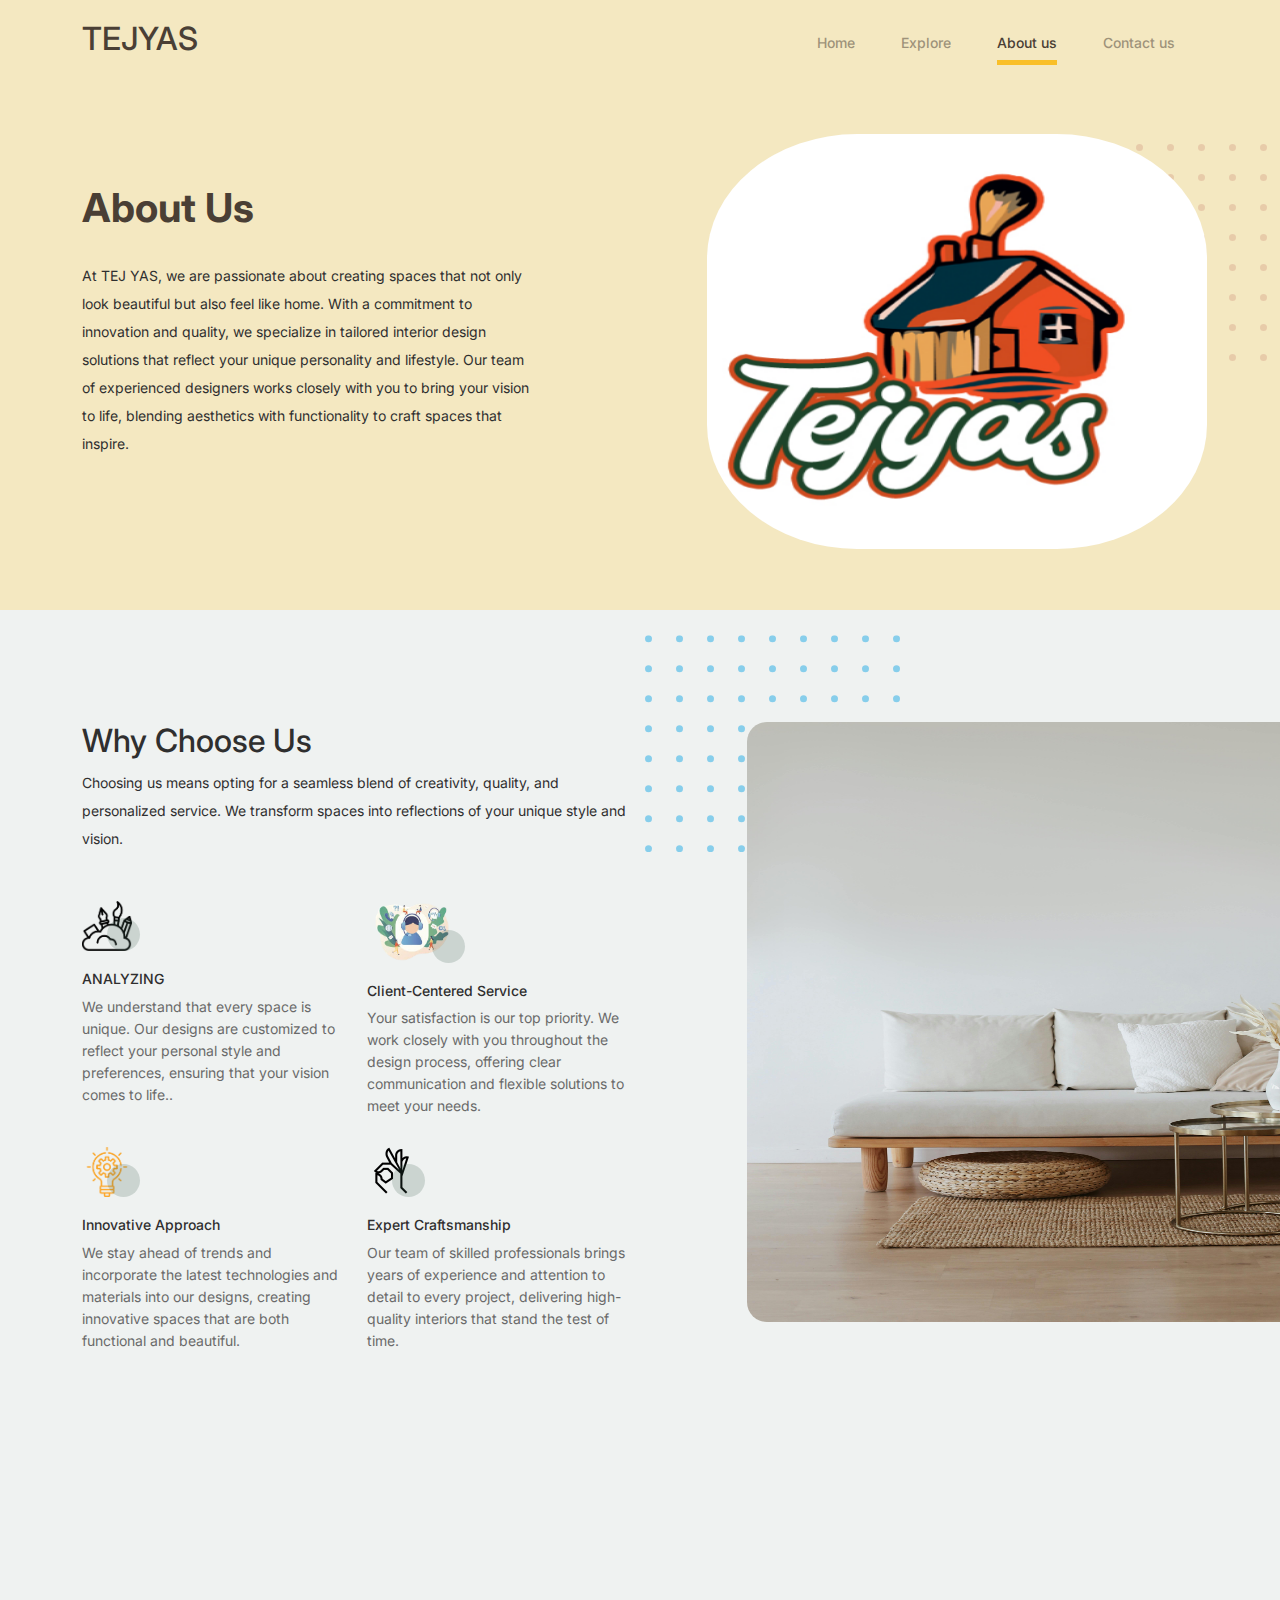
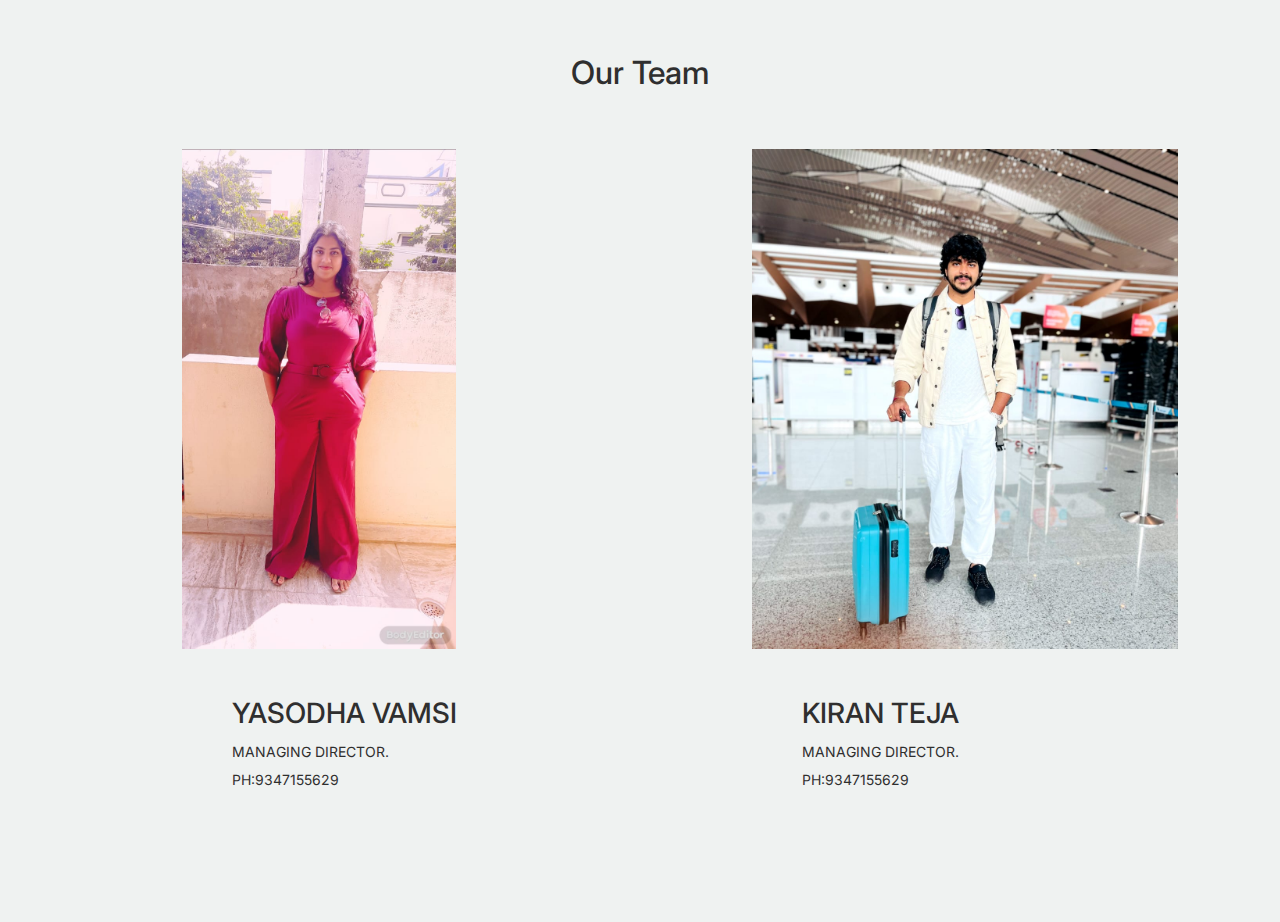
==== about.html @ baf239d1 "Add files via upload" ====
<!doctype html>
<html lang="en">
<head>
  <meta charset="utf-8">
  <meta name="viewport" content="width=device-width, initial-scale=1, shrink-to-fit=no">
  <meta name="author" content="Untree.co">
  <link rel="shortcut icon" href="favicon.png">

  <meta name="description" content="" />
  <meta name="keywords" content="bootstrap, bootstrap4" />

		<!-- Bootstrap CSS -->
		<link href="css/bootstrap.min.css" rel="stylesheet">
		<link href="https://cdnjs.cloudflare.com/ajax/libs/font-awesome/6.0.0-beta3/css/all.min.css" rel="stylesheet">
		<link href="css/tiny-slider.css" rel="stylesheet">
		<link href="css/style.css" rel="stylesheet">
		<title>TEJYAS </title>
	</head>

	<body>

		<!-- Start Header/Navigation -->
		<nav class="custom-navbar navbar navbar navbar-expand-md navbar-dark bg-dark" arial-label="Furni navigation bar">

			<div class="container">
				<h2><span style="color:#4A3F35">TEJYAS</span></h2>

				<button class="navbar-toggler" type="button" data-bs-toggle="collapse" data-bs-target="#navbarsFurni" aria-controls="navbarsFurni" aria-expanded="false" aria-label="Toggle navigation">
					<span class="navbar-toggler-icon"></span>
				</button>

				<div class="collapse navbar-collapse" id="navbarsFurni">
					<ul class="custom-navbar-nav navbar-nav ms-auto mb-2 mb-md-0">
						<li class="nav-item ">
							<li><a class="nav-link" href="index.html">Home</a></li>
						<li><a class="nav-link" href="explore.html">Explore</a></li>
						<li class="active"><a class="nav-link" href="about.html">About us</a></li>
						<li><a class="nav-link" href="contact.html">Contact us</a></li>
					</ul>

				</div>
			</div>
				
		</nav>
		<!-- End Header/Navigation -->

		<!-- Start Hero Section -->
			<div class="hero">
				<div class="container">
					<div class="row justify-content-between">
						<div class="col-lg-5">
							<div class="intro-excerpt">
								<h1>About Us</h1>
								<p class="mb-4">At TEJ YAS, we are passionate about creating spaces that not only look beautiful but also feel like home. With a commitment to innovation and quality, we specialize in tailored interior design solutions that reflect your unique personality and lifestyle. Our team of experienced designers works closely with you to bring your vision to life, blending aesthetics with functionality to craft spaces that inspire.</p>
							</div>
						</div>
						<div class="col-lg-7">
							<div class="hero-img-wrap">
								<img src="images/Screenshot 2024-08-15 175534.png" class="img-fluid">
							</div>
						</div>
					</div>
				</div>
			</div>
		<!-- End Hero Section -->

		

		<!-- Start Why Choose Us Section -->
		<div class="why-choose-section">
			<div class="container">
				<div class="row justify-content-between">
					<div class="col-lg-6">
						<h2 class="section-title">Why Choose Us</h2>
						<p>Choosing us means opting for a seamless blend of creativity, quality, and personalized service. We transform spaces into reflections of your unique style and vision.</p>

						<div class="row my-5">
							<div class="col-6 col-md-6">
								<div class="feature">
									<div class="icon">
										<img src="images/download-removebg-preview.png" alt="Image" class="imf1">
									</div>
									<h3> ANALYZING</h3>
									<p>We understand that every space is unique. Our designs are customized to reflect your personal style and preferences, ensuring that your vision comes to life..</p>
								</div>
							</div>

							<div class="col-6 col-md-6">
								<div class="feature">
									<div class="icon">
										<img src="images/download-removebg-preview (1).png" alt="Image" class="imf2">
									</div>
									<h3>Client-Centered Service</h3>
									<p>Your satisfaction is our top priority. We work closely with you throughout the design process, offering clear communication and flexible solutions to meet your needs.</p>
								</div>
							</div>

							<div class="col-6 col-md-6">
								<div class="feature">
									<div class="icon">
										<img src="images/download-removebg-preview (2).png" alt="Image" class="imf1">
									</div>
									<h3>Innovative Approach</h3>
									<p>We stay ahead of trends and incorporate the latest technologies and materials into our designs, creating innovative spaces that are both functional and beautiful.</p>
								</div>
							</div>

							<div class="col-6 col-md-6">
								<div class="feature">
									<div class="icon">
										<img src="images/images-removebg-preview.png" alt="Image" class="imf1">
									</div>
									<h3>Expert Craftsmanship</h3>
									<p>  Our team of skilled professionals brings years of experience and attention to detail to every project, delivering high-quality interiors that stand the test of time.</p>
								</div>
							</div>

						</div>
					</div>

					<div class="col-lg-5">
						<div class="img-wrap">
							<img src="images/pexels-maksgelatin-4352247.jpg" alt="Image" class="img-fluid2">
						</div>
					</div>

				</div>
			</div>
		</div>
		<!-- End Why Choose Us Section -->

		<!-- Start Team Section -->
		<div class="untree_co-section">
			<div class="container">

				<div class="row mb-5">
					<div class="col-lg-5 mx-auto text-center">
						<h2 class="section-title">Our Team</h2>
					</div>
				</div>

				<div class="row">

					<!-- Start Column 1 -->
					<div class="col-6">
						<img src="images/vamsi.jpg" class="vamsi img-fluid mb-5">
						<div class="one">
						<h3>YASODHA VAMSI</h3>
            <p>MANAGING DIRECTOR.<br> PH:9347155629</p>
					</div> 
				</div>
					<!-- End Column 1 -->

					<!-- Start Column 2 -->
					<div class="col-6">
						<img src="images/tej.jpg" class="vamsi img-fluid mb-5">
					<div class="one">
						<h3> KIRAN TEJA</h3>
           <p>MANAGING DIRECTOR.<br> PH:9347155629</p>
           </div> 
		</div>
					<!-- End Column 4 -->

					

				</div>
			</div>
		</div>
		<!-- End Team Section -->

		

		<!-- Start Testimonial Slider -->
		
		<!-- End Testimonial Slider -->

		

		<!-- Start Footer Section -->
		
		<!-- End Footer Section -->	


		<script src="js/bootstrap.bundle.min.js"></script>
		<script src="js/tiny-slider.js"></script>
		<script src="js/custom.js"></script>
	</body>

</html>
---- css/tiny-slider.css ----
.tns-outer{padding:0 !important}.tns-outer [hidden]{display:none !important}.tns-outer [aria-controls],.tns-outer [data-action]{cursor:pointer}.tns-slider{-webkit-transition:all 0s;-moz-transition:all 0s;transition:all 0s}.tns-slider>.tns-item{-webkit-box-sizing:border-box;-moz-box-sizing:border-box;box-sizing:border-box}.tns-horizontal.tns-subpixel{white-space:nowrap}.tns-horizontal.tns-subpixel>.tns-item{display:inline-block;vertical-align:top;white-space:normal}.tns-horizontal.tns-no-subpixel:after{content:'';display:table;clear:both}.tns-horizontal.tns-no-subpixel>.tns-item{float:left}.tns-horizontal.tns-carousel.tns-no-subpixel>.tns-item{margin-right:-100%}.tns-no-calc{position:relative;left:0}.tns-gallery{position:relative;left:0;min-height:1px}.tns-gallery>.tns-item{position:absolute;left:-100%;-webkit-transition:transform 0s, opacity 0s;-moz-transition:transform 0s, opacity 0s;transition:transform 0s, opacity 0s}.tns-gallery>.tns-slide-active{position:relative;left:auto !important}.tns-gallery>.tns-moving{-webkit-transition:all 0.25s;-moz-transition:all 0.25s;transition:all 0.25s}.tns-autowidth{display:inline-block}.tns-lazy-img{-webkit-transition:opacity 0.6s;-moz-transition:opacity 0.6s;transition:opacity 0.6s;opacity:0.6}.tns-lazy-img.tns-complete{opacity:1}.tns-ah{-webkit-transition:height 0s;-moz-transition:height 0s;transition:height 0s}.tns-ovh{overflow:hidden}.tns-visually-hidden{position:absolute;left:-10000em}.tns-transparent{opacity:0;visibility:hidden}.tns-fadeIn{opacity:1;filter:alpha(opacity=100);z-index:0}.tns-normal,.tns-fadeOut{opacity:0;filter:alpha(opacity=0);z-index:-1}.tns-vpfix{white-space:nowrap}.tns-vpfix>div,.tns-vpfix>li{display:inline-block}.tns-t-subp2{margin:0 auto;width:310px;position:relative;height:10px;overflow:hidden}.tns-t-ct{width:2333.3333333%;width:-webkit-calc(100% * 70 / 3);width:-moz-calc(100% * 70 / 3);width:calc(100% * 70 / 3);position:absolute;right:0}.tns-t-ct:after{content:'';display:table;clear:both}.tns-t-ct>div{width:1.4285714%;width:-webkit-calc(100% / 70);width:-moz-calc(100% / 70);width:calc(100% / 70);height:10px;float:left}

/*# sourceMappingURL=sourcemaps/tiny-slider.css.map */
---- css/style.css ----
/*
* Template Name: UntreeStore
* Template Author: Untree.co
* Author URI: https://untree.co/
* License: https://creativecommons.org/licenses/by/3.0/
*/
@import url("https://fonts.googleapis.com/css2?family=Inter:wght@400;500;600;700;800&display=swap");
body {
  overflow-x: hidden;
  position: relative; }

body {
  font-family: "Inter", sans-serif;
  font-weight: 400;
  line-height: 28px;
  color: #2f2f2f;
  font-size: 14px;
  background-color: #eff2f1; }

a {
  text-decoration: none;
  -webkit-transition: .3s all ease;
  -o-transition: .3s all ease;
  transition: .3s all ease;
  color: #2f2f2f;
  text-decoration: underline; }
  a:hover {
    color: #2f2f2f;
    text-decoration: none; }
  a.more {
    font-weight: 600; }

.custom-navbar {
  background: #F4E8C1 !important;
  padding-top: 20px;
  padding-bottom: 20px; }
  .custom-navbar .navbar-brand {
    font-size: 32px;
    font-weight: 600; }
    .custom-navbar .navbar-brand > span {
      opacity: .4; }
  .custom-navbar .navbar-toggler {
    border-color: transparent; }
    .custom-navbar .navbar-toggler:active, .custom-navbar .navbar-toggler:focus {
      -webkit-box-shadow: none;
      box-shadow: none;
      outline: none; }
  @media (min-width: 992px) {
    .custom-navbar .custom-navbar-nav li {
      margin-left: 15px;
      margin-right: 15px; } }
  .custom-navbar .custom-navbar-nav li a {
    font-weight: 500;
    color: #4A3F35 !important;
    opacity: .5;
    -webkit-transition: .3s all ease;
    -o-transition: .3s all ease;
    transition: .3s all ease;
    position: relative; }
    @media (min-width: 768px) {
      .custom-navbar .custom-navbar-nav li a:before {
        content: "";
        position: absolute;
        bottom: 0;
        left: 8px;
        right: 8px;
        background: #f9bf29;
        height: 5px;
        opacity: 1;
        visibility: visible;
        width: 0;
        -webkit-transition: .15s all ease-out;
        -o-transition: .15s all ease-out;
        transition: .15s all ease-out; } }
    .custom-navbar .custom-navbar-nav li a:hover {
      opacity: 1; }
      .custom-navbar .custom-navbar-nav li a:hover:before {
        width: calc(100% - 16px); }
  .custom-navbar .custom-navbar-nav li.active a {
    opacity: 1; }
    .custom-navbar .custom-navbar-nav li.active a:before {
      width: calc(100% - 16px); }
  .custom-navbar .custom-navbar-cta {
    margin-left: 0 !important;
    -webkit-box-orient: horizontal;
    -webkit-box-direction: normal;
    -ms-flex-direction: row;
    flex-direction: row; }
    @media (min-width: 768px) {
      .custom-navbar .custom-navbar-cta {
        margin-left: 40px !important; } }
    .custom-navbar .custom-navbar-cta li {
      margin-left: 0px;
      margin-right: 0px; }
      .custom-navbar .custom-navbar-cta li:first-child {
        margin-right: 20px; }

.hero {
  background: #F4E8C1;
  padding: calc(4rem - 30px) 0 0rem 0; }
  @media (min-width: 768px) {
    .hero {
      padding: calc(4rem - 30px) 0 4rem 0; } }
  @media (min-width: 992px) {
    .hero {
      padding: calc(8rem - 30px) 0 8rem 0; } }
  .hero .intro-excerpt {
    position: relative;
    z-index: 4; }
    @media (min-width: 992px) {
      .hero .intro-excerpt {
        max-width: 450px; } }
  .hero h1 {
    font-weight: 700;
    color: #4A3F35;
    margin-bottom: 30px; }
    @media (min-width: 1400px) {
      .hero h1 {
        font-size: 54px; } }
  .hero p {
    color: #2f2f2f;
    margin-botom: 30px; }
  .hero .hero-img-wrap {
    position: relative; }
    .hero .hero-img-wrap img {
      position: relative;
      top: 0px;
      right: 0px;
      z-index: 2;
      max-width: 780px;
      left: -20px; }
      @media (min-width: 768px) {
        .hero .hero-img-wrap img {
          right: 0px;
          left: -100px; } }
      @media (min-width: 992px) {
        .hero .hero-img-wrap img {
          left: 0px;
          top: -80px;
          position: absolute;
          right: -50px; } }
      @media (min-width: 1200px) {
        .hero .hero-img-wrap img {
          left: 150px;
          top: -50px;
          right: -100px;
          width: 500px;
          height: 415px; 
        border-radius: 30%;} }
    .hero .hero-img-wrap:after {
      content: "";
      position: absolute;
      width: 255px;
      height: 217px;
      background-image: url("../images/dots-light.svg");
      background-size: contain;
      background-repeat: no-repeat;
      right: -100px;
      top: -0px; }
      @media (min-width: 1200px) {
        .hero .hero-img-wrap:after {
          top: -40px; } }

.btn {
  font-weight: 600;
  padding: 12px 30px;
  border-radius: 30px;
  color: #ffffff;
  background: #2f2f2f;
  border-color: #2f2f2f; }
  .btn:hover {
    color: #ffffff;
    background: #222222;
    border-color: #222222; }
  .btn:active, .btn:focus {
    outline: none !important;
    -webkit-box-shadow: none;
    box-shadow: none; }
  .btn.btn-primary {
    background: #3b5d50;
    border-color: #3b5d50; }
    .btn.btn-primary:hover {
      background: #314d43;
      border-color: #314d43; }
  .btn.btn-secondary {
    color: #2f2f2f;
    background: #f9bf29;
    border-color: #f9bf29; }
    .btn.btn-secondary:hover {
      background: #f8b810;
      border-color: #f8b810; }
  .btn.btn-white-outline {
    background: transparent;
    border-width: 2px;
    border-color: rgba(255, 255, 255, 0.3); }
    .btn.btn-white-outline:hover {
      border-color: white;
      color: #ffffff; }

.-title {
  color: #2f2f2f; }

  .product-section {
    padding: 7rem 0;
  }
  
  .product-section .product-item {
    text-align: center;
    text-decoration: none;
    display: block;
    position: relative;
    padding-bottom: 50px;
  }
  
  .product-section .product-item img {
    transition: transform 0.3s ease; /* Smooth transition */
  }
  
  .product-section .product-item:hover img {
    transform: scale(1.1); /* Zoom in the image */
  }
  
  .img-fluid1 {
    height: 550px;
    width: 310px;
    transition: transform 0.3s ease; /* Smooth transition for this class */
  }
  
  .img-fluid1:hover {
    transform: scale(1.1); /* Zoom effect for .img-fluid1 class */
  }
.img-fluid2{
  height:600px;
  width:600px;
  
}

.why-choose-section {
  padding: 7rem 0; }
  .why-choose-section .img-wrap {
    position: relative; }
    .why-choose-section .img-wrap:before {
      position: absolute;
      content: "";
      width: 255px;
      height: 217px;
      background-image: url("../images/dots-yellow.svg");
      background-repeat: no-repeat;
      background-size: contain;
      -webkit-transform: translate(-40%, -40%);
      -ms-transform: translate(-40%, -40%);
      transform: translate(-40%, -40%);
      z-index: -1; }
    .why-choose-section .img-wrap img {
      border-radius: 20px; }

.feature {
  margin-bottom: 30px; }
  .feature .icon {
    display: inline-block;
    position: relative;
    margin-bottom: 20px; }
    .feature .icon:before {
      content: "";
      width: 33px;
      height: 33px;
      position: absolute;
      background: rgba(59, 93, 80, 0.2);
      border-radius: 50%;
      right: -8px;
      bottom: 0; }
  .feature h3 {
    font-size: 14px;
    color: #2f2f2f; }
  .feature p {
    font-size: 14px;
    line-height: 22px;
    color: #6a6a6a; }

.we-help-section {
  padding: 7rem 0; }
  .we-help-section .imgs-grid {
    display: -ms-grid;
    display: grid;
    -ms-grid-columns: (1fr)[27];
    grid-template-columns: repeat(27, 1fr);
    position: relative; }
    .we-help-section .imgs-grid:before {
      position: absolute;
      content: "";
      width: 255px;
      height: 217px;
      background-image: url("../images/dots-green.svg");
      background-size: contain;
      background-repeat: no-repeat;
      -webkit-transform: translate(-40%, -40%);
      -ms-transform: translate(-40%, -40%);
      transform: translate(-40%, -40%);
      z-index: -1; }
    .we-help-section .imgs-grid .grid {
      position: relative; }
      .we-help-section .imgs-grid .grid img {
        border-radius: 20px;
        max-width: 100%; }
      .we-help-section .imgs-grid .grid.grid-1 {
        -ms-grid-column: 1;
        -ms-grid-column-span: 18;
        grid-column: 1 / span 18;
        -ms-grid-row: 1;
        -ms-grid-row-span: 27;
        grid-row: 1 / span 27; }
      .we-help-section .imgs-grid .grid.grid-2 {
        -ms-grid-column: 19;
        -ms-grid-column-span: 27;
        grid-column: 19 / span 27;
        -ms-grid-row: 1;
        -ms-grid-row-span: 5;
        grid-row: 1 / span 5;
        padding-left: 20px; }
      .we-help-section .imgs-grid .grid.grid-3 {
        -ms-grid-column: 14;
        -ms-grid-column-span: 16;
        grid-column: 14 / span 16;
        -ms-grid-row: 6;
        -ms-grid-row-span: 27;
        grid-row: 6 / span 27;
        padding-top: 20px; }
        .imf1{
          width:50px;
        }
        .imf2{
          width:90px;
        }
.custom-list {
  width: 100%; }
  .custom-list li {
    display: inline-block;
    width: calc(50% - 20px);
    margin-bottom: 50px;
    line-height: 1.5;
    position: relative;
    padding-left: 20px; }
    .custom-list li:before {
      content: "";
      width: 8px;
      height: 8px;
      border-radius: 50%;
      border: 2px solid #3b5d50;
      position: absolute;
      left: 0;
      top: 8px; }

.popular-product {
  padding: 0 0 7rem 0; }
  .popular-product .product-item-sm h3 {
    font-size: 14px;
    font-weight: 700;
    color: #2f2f2f; }
  .popular-product .product-item-sm a {
    text-decoration: none;
    color: #2f2f2f;
    -webkit-transition: .3s all ease;
    -o-transition: .3s all ease;
    transition: .3s all ease; }
    .popular-product .product-item-sm a:hover {
      color: rgba(47, 47, 47, 0.5); }
  .popular-product .product-item-sm p {
    line-height: 1.4;
    margin-bottom: 10px;
    font-size: 14px; }
  .popular-product .product-item-sm .thumbnail {
    margin-right: 10px;
    -webkit-box-flex: 0;
    -ms-flex: 0 0 120px;
    flex: 0 0 120px;
    position: relative; }
    .popular-product .product-item-sm .thumbnail:before {
      content: "";
      position: absolute;
      border-radius: 20px;
      background: #dce5e4;
      width: 98px;
      height: 98px;
      top: 50%;
      left: 50%;
      -webkit-transform: translate(-50%, -50%);
      -ms-transform: translate(-50%, -50%);
      transform: translate(-50%, -50%);
      z-index: -1; }

.testimonial-section {
  padding: 3rem 0 7rem 0; }

.testimonial-slider-wrap {
  position: relative; }
  .testimonial-slider-wrap .tns-inner {
    padding-top: 30px; }
  .testimonial-slider-wrap .item .testimonial-block blockquote {
    font-size: 16px; }
    @media (min-width: 768px) {
      .testimonial-slider-wrap .item .testimonial-block blockquote {
        line-height: 32px;
        font-size: 18px; } }
  .testimonial-slider-wrap .item .testimonial-block .author-info .author-pic {
    margin-bottom: 20px; }
    .testimonial-slider-wrap .item .testimonial-block .author-info .author-pic img {
      max-width: 80px;
      border-radius: 50%; }
  .testimonial-slider-wrap .item .testimonial-block .author-info h3 {
    font-size: 14px;
    font-weight: 700;
    color: #2f2f2f;
    margin-bottom: 0; }
  .testimonial-slider-wrap #testimonial-nav {
    position: absolute;
    top: 50%;
    z-index: 99;
    width: 100%;
    display: none; }
    @media (min-width: 768px) {
      .testimonial-slider-wrap #testimonial-nav {
        display: block; } }
    .testimonial-slider-wrap #testimonial-nav > span {
      cursor: pointer;
      position: absolute;
      width: 58px;
      height: 58px;
      line-height: 58px;
      border-radius: 50%;
      background: rgba(59, 93, 80, 0.1);
      color: #2f2f2f;
      -webkit-transition: .3s all ease;
      -o-transition: .3s all ease;
      transition: .3s all ease; }
      .testimonial-slider-wrap #testimonial-nav > span:hover {
        background: #3b5d50;
        color: #ffffff; }
    .testimonial-slider-wrap #testimonial-nav .prev {
      left: -10px; }
    .testimonial-slider-wrap #testimonial-nav .next {
      right: 0; }
  .testimonial-slider-wrap .tns-nav {
    position: absolute;
    bottom: -50px;
    left: 50%;
    -webkit-transform: translateX(-50%);
    -ms-transform: translateX(-50%);
    transform: translateX(-50%); }
    .testimonial-slider-wrap .tns-nav button {
      background: none;
      border: none;
      display: inline-block;
      position: relative;
      width: 0 !important;
      height: 7px !important;
      margin: 2px; }
      .testimonial-slider-wrap .tns-nav button:active, .testimonial-slider-wrap .tns-nav button:focus, .testimonial-slider-wrap .tns-nav button:hover {
        outline: none;
        -webkit-box-shadow: none;
        box-shadow: none;
        background: none; }
      .testimonial-slider-wrap .tns-nav button:before {
        display: block;
        width: 7px;
        height: 7px;
        left: 0;
        top: 0;
        position: absolute;
        content: "";
        border-radius: 50%;
        -webkit-transition: .3s all ease;
        -o-transition: .3s all ease;
        transition: .3s all ease;
        background-color: #d6d6d6; }
      .testimonial-slider-wrap .tns-nav button:hover:before, .testimonial-slider-wrap .tns-nav button.tns-nav-active:before {
        background-color: #3b5d50; }

.before-footer-section {
  padding: 7rem 0 12rem 0 !important; }

.blog-section {
  padding: 7rem 0 12rem 0; }
  .blog-section .post-entry a {
    text-decoration: none; }
  .blog-section .post-entry .post-thumbnail {
    display: block;
    margin-bottom: 20px; }
    .blog-section .post-entry .post-thumbnail img {
      border-radius: 20px;
      -webkit-transition: .3s all ease;
      -o-transition: .3s all ease;
      transition: .3s all ease; }
  .blog-section .post-entry .post-content-entry {
    padding-left: 15px;
    padding-right: 15px; }
    .blog-section .post-entry .post-content-entry h3 {
      font-size: 16px;
      margin-bottom: 0;
      font-weight: 600;
      margin-bottom: 7px; }
    .blog-section .post-entry .post-content-entry .meta {
      font-size: 14px; }
      .blog-section .post-entry .post-content-entry .meta a {
        font-weight: 600; }
  .blog-section .post-entry:hover .post-thumbnail img, .blog-section .post-entry:focus .post-thumbnail img {
    opacity: .7; }

.footer-section {
  padding: 80px 0;
  background: #ffffff; }
  .footer-section .relative {
    position: relative; }
  .footer-section a {
    text-decoration: none;
    color: #2f2f2f;
    -webkit-transition: .3s all ease;
    -o-transition: .3s all ease;
    transition: .3s all ease; }
    .footer-section a:hover {
      color: rgba(47, 47, 47, 0.5); }
  .footer-section .subscription-form {
    margin-bottom: 40px;
    position: relative;
    z-index: 2;
    margin-top: 100px; }
    @media (min-width: 992px) {
      .footer-section .subscription-form {
        margin-top: 0px;
        margin-bottom: 80px; } }
    .footer-section .subscription-form h3 {
      font-size: 18px;
      font-weight: 500;
      color: #3b5d50; }
    .footer-section .subscription-form .form-control {
      height: 50px;
      border-radius: 10px;
      font-family: "Inter", sans-serif; }
      .footer-section .subscription-form .form-control:active, .footer-section .subscription-form .form-control:focus {
        outline: none;
        -webkit-box-shadow: none;
        box-shadow: none;
        border-color: #3b5d50;
        -webkit-box-shadow: 0 1px 4px 0 rgba(0, 0, 0, 0.2);
        box-shadow: 0 1px 4px 0 rgba(0, 0, 0, 0.2); }
      .footer-section .subscription-form .form-control::-webkit-input-placeholder {
        font-size: 14px; }
      .footer-section .subscription-form .form-control::-moz-placeholder {
        font-size: 14px; }
      .footer-section .subscription-form .form-control:-ms-input-placeholder {
        font-size: 14px; }
      .footer-section .subscription-form .form-control:-moz-placeholder {
        font-size: 14px; }
    .footer-section .subscription-form .btn {
      border-radius: 10px !important; }
  .footer-section .sofa-img {
    position: absolute;
    top: -200px;
    z-index: 1;
    right: 0; }
    .footer-section .sofa-img img {
      max-width: 380px; }
  .footer-section .links-wrap {
    margin-top: 0px; }
    @media (min-width: 992px) {
      .footer-section .links-wrap {
        margin-top: 54px; } }
    .footer-section .links-wrap ul li {
      margin-bottom: 10px; }
  .footer-section .footer-logo-wrap .footer-logo {
    font-size: 32px;
    font-weight: 500;
    text-decoration: none;
    color: #3b5d50; }
  .footer-section .custom-social li {
    margin: 2px;
    display: inline-block; }
    .footer-section .custom-social li a {
      width: 40px;
      height: 40px;
      text-align: center;
      line-height: 40px;
      display: inline-block;
      background: #dce5e4;
      color: #3b5d50;
      border-radius: 50%; }
      .footer-section .custom-social li a:hover {
        background: #3b5d50;
        color: #ffffff; }
  .footer-section .border-top {
    border-color: #dce5e4; }
    .footer-section .border-top.copyright {
      font-size: 14px !important; }

.untree_co-section {
  padding: 7rem 0; }

.form-control {
  height: 50px;
  border-radius: 10px;
  font-family: "Inter", sans-serif; }
  .form-control:active, .form-control:focus {
    outline: none;
    -webkit-box-shadow: none;
    box-shadow: none;
    border-color: #3b5d50;
    -webkit-box-shadow: 0 1px 4px 0 rgba(0, 0, 0, 0.2);
    box-shadow: 0 1px 4px 0 rgba(0, 0, 0, 0.2); }
  .form-control::-webkit-input-placeholder {
    font-size: 14px; }
  .form-control::-moz-placeholder {
    font-size: 14px; }
  .form-control:-ms-input-placeholder {
    font-size: 14px; }
  .form-control:-moz-placeholder {
    font-size: 14px; }

.service {
  line-height: 1.5; }
  .service .service-icon {
    border-radius: 10px;
    -webkit-box-flex: 0;
    -ms-flex: 0 0 50px;
    flex: 0 0 50px;
    height: 50px;
    line-height: 50px;
    text-align: center;
    background: #3b5d50;
    margin-right: 20px;
    color: #ffffff; }

textarea {
  height: auto !important; }

.site-blocks-table {
  overflow: auto; }
  .site-blocks-table .product-thumbnail {
    width: 200px; }
  .site-blocks-table .btn {
    padding: 2px 10px; }
  .site-blocks-table thead th {
    padding: 30px;
    text-align: center;
    border-width: 0px !important;
    vertical-align: middle;
    color: rgba(0, 0, 0, 0.8);
    font-size: 18px; }
  .site-blocks-table td {
    padding: 20px;
    text-align: center;
    vertical-align: middle;
    color: rgba(0, 0, 0, 0.8); }
  .site-blocks-table tbody tr:first-child td {
    border-top: 1px solid #3b5d50 !important; }
  .site-blocks-table .btn {
    background: none !important;
    color: #000000;
    border: none;
    height: auto !important; }

.site-block-order-table th {
  border-top: none !important;
  border-bottom-width: 1px !important; }

.site-block-order-table td, .site-block-order-table th {
  color: #000000; }

.couponcode-wrap input {
  border-radius: 10px !important; }

.text-primary {
  color: #3b5d50 !important; }

.thankyou-icon {
  position: relative;
  color: #3b5d50; }
  .thankyou-icon:before {
    position: absolute;
    content: "";
    width: 50px;
    height: 50px;
    border-radius: 50%;
    background: rgba(59, 93, 80, 0.2); }
    .sof{
margin-left: 1050px;
margin-top: -360px;
padding-left: 100px;}
.vamsi{
  height: 500px;
  padding-left: 100px;
}
.one{
  padding-left: 150px;
}
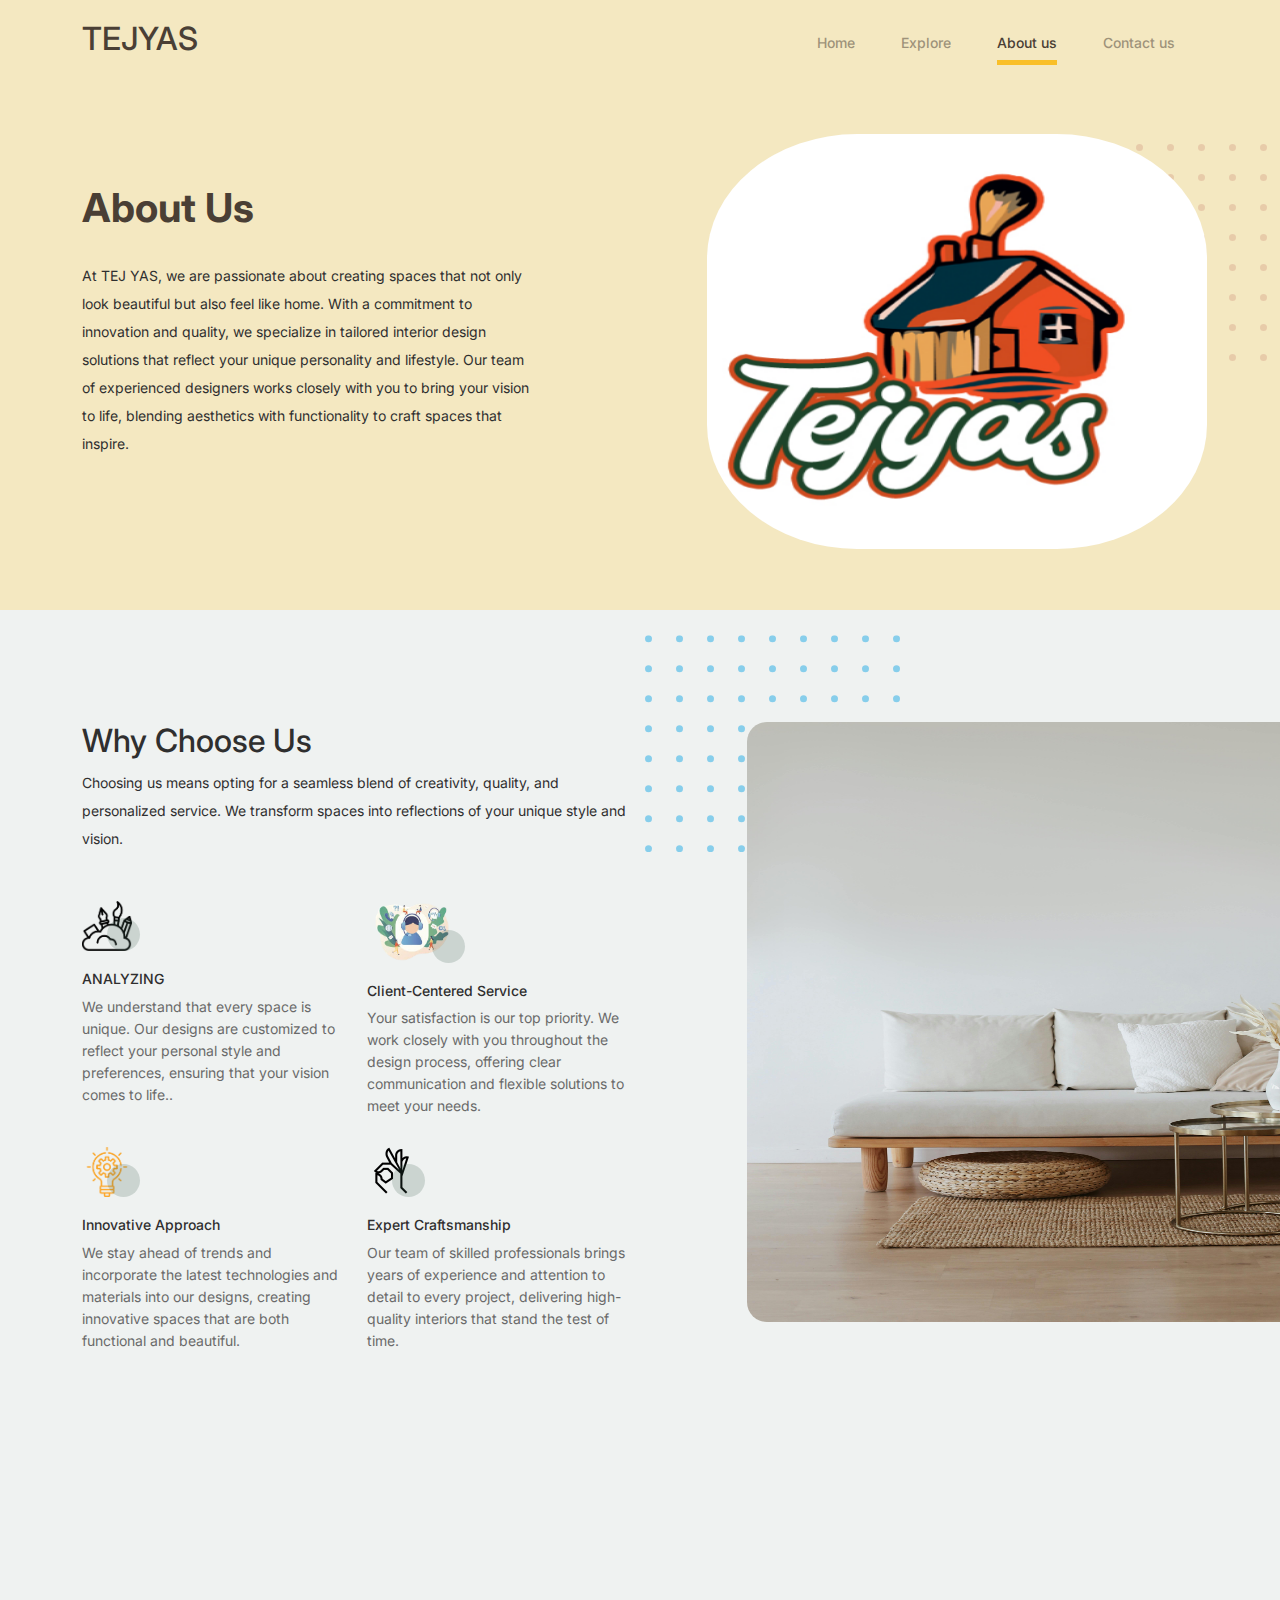
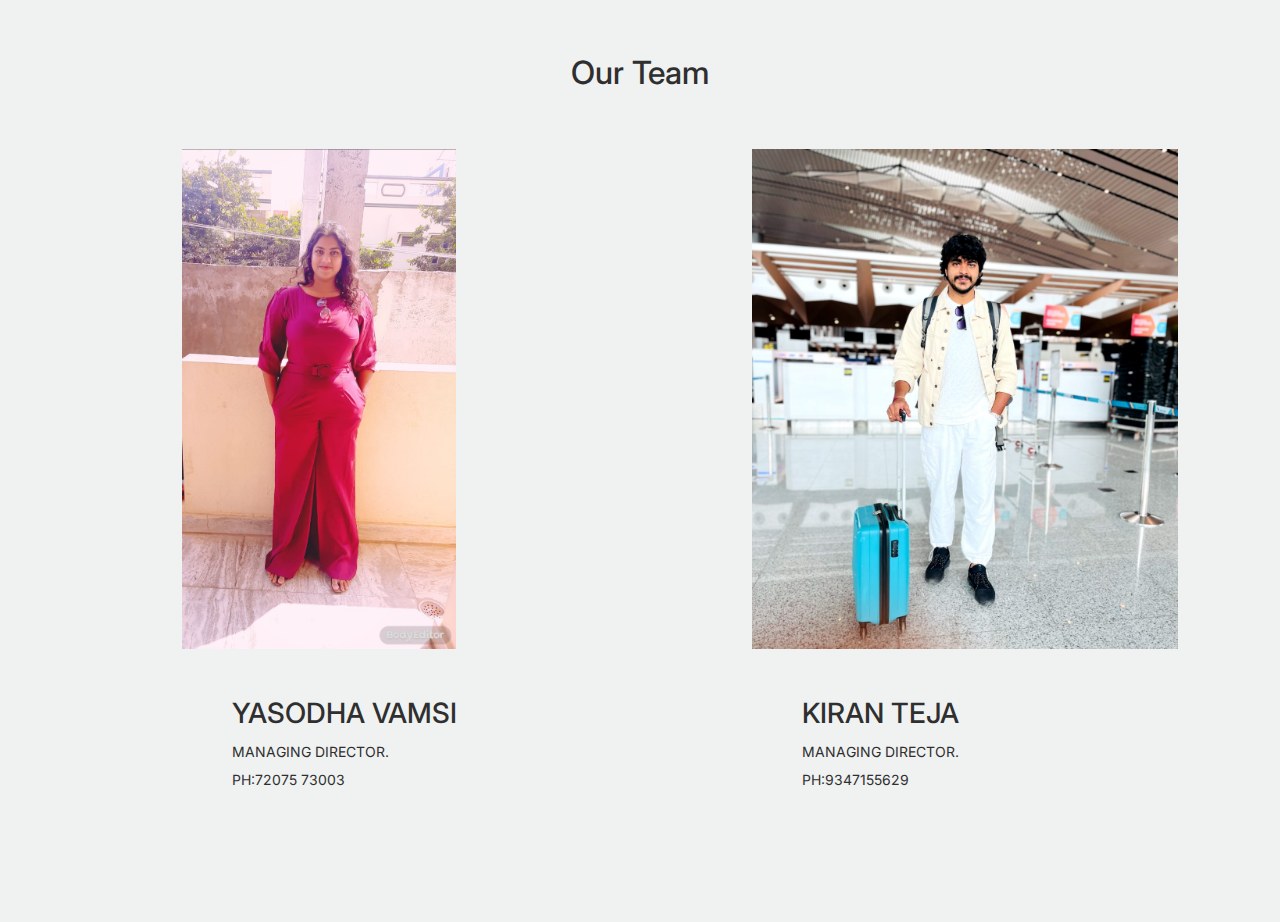
==== commit 7d3b62ca: "Update about.html" ====
--- a/about.html
+++ b/about.html
@@ -147,7 +147,7 @@
 						<img src="images/vamsi.jpg" class="vamsi img-fluid mb-5">
 						<div class="one">
 						<h3>YASODHA VAMSI</h3>
-            <p>MANAGING DIRECTOR.<br> PH:9347155629</p>
+            <p>MANAGING DIRECTOR.<br> PH:72075 73003</p>
 					</div> 
 				</div>
 					<!-- End Column 1 -->
